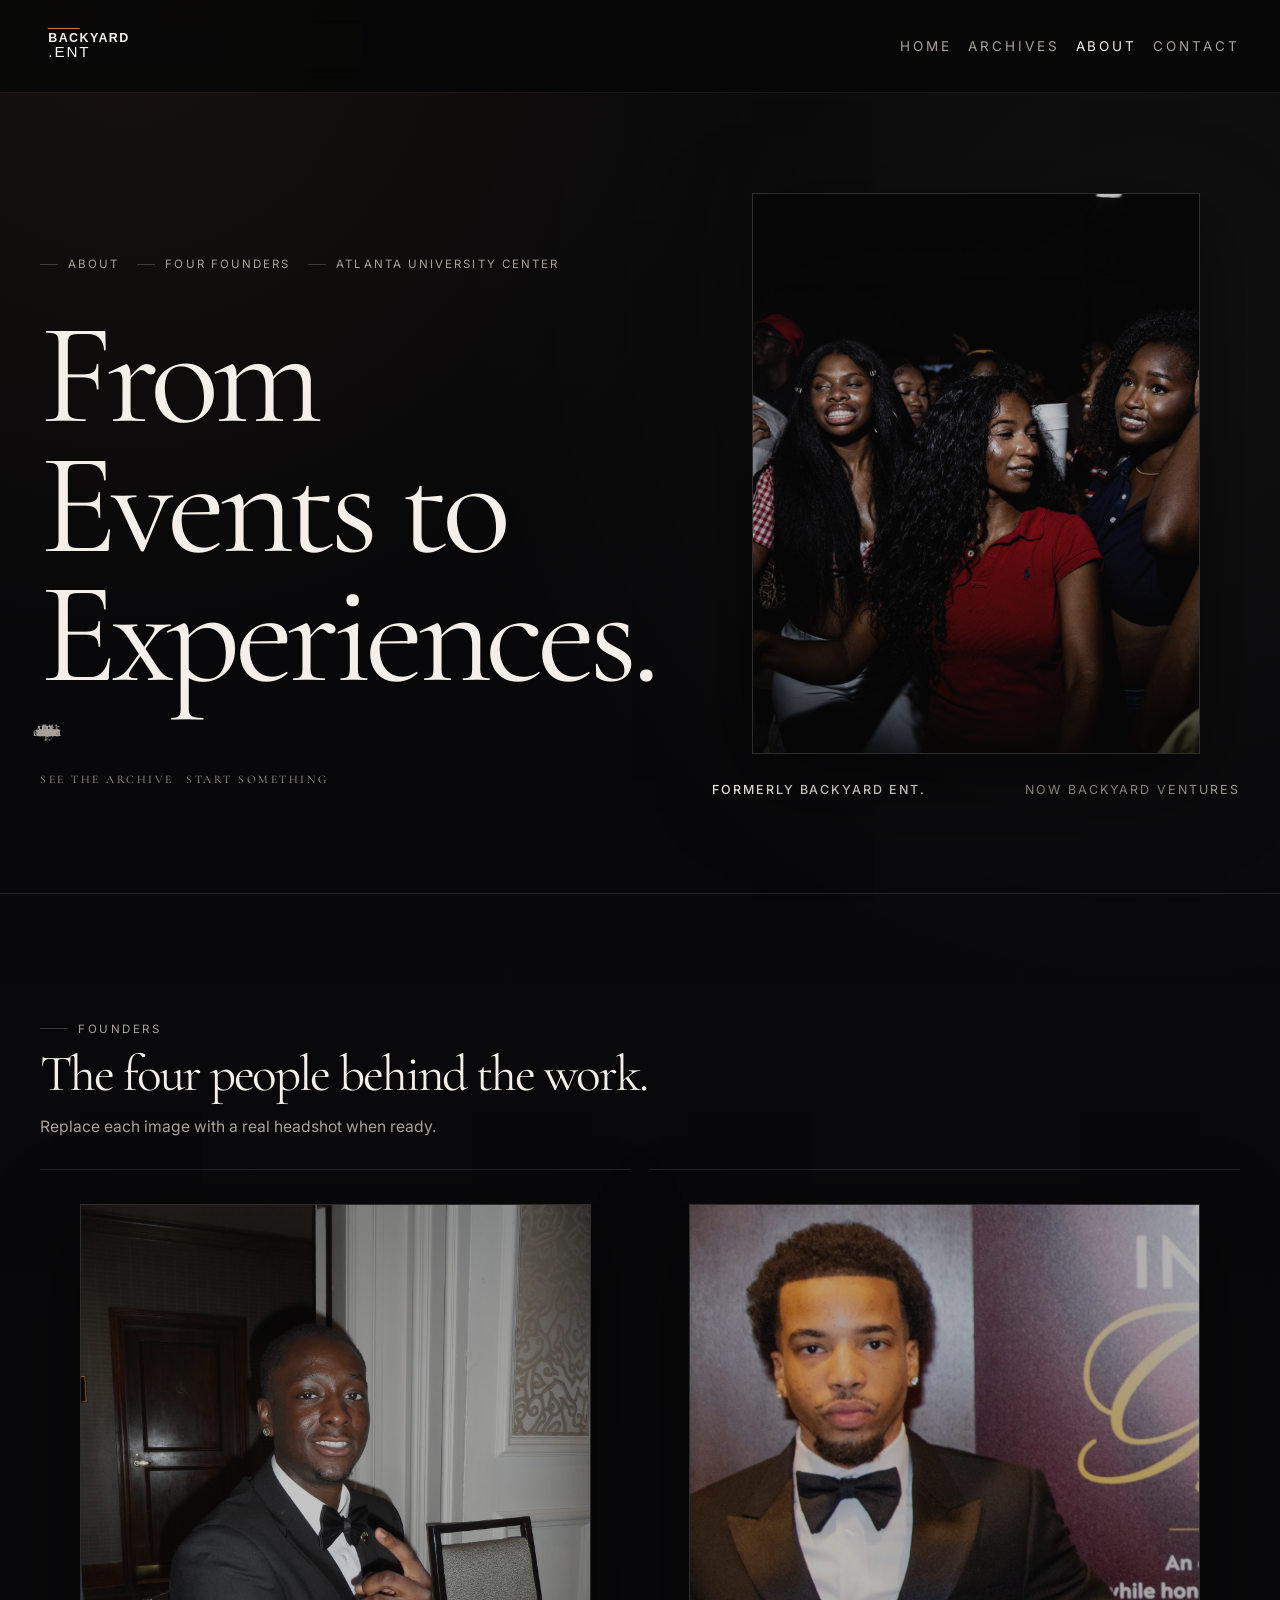
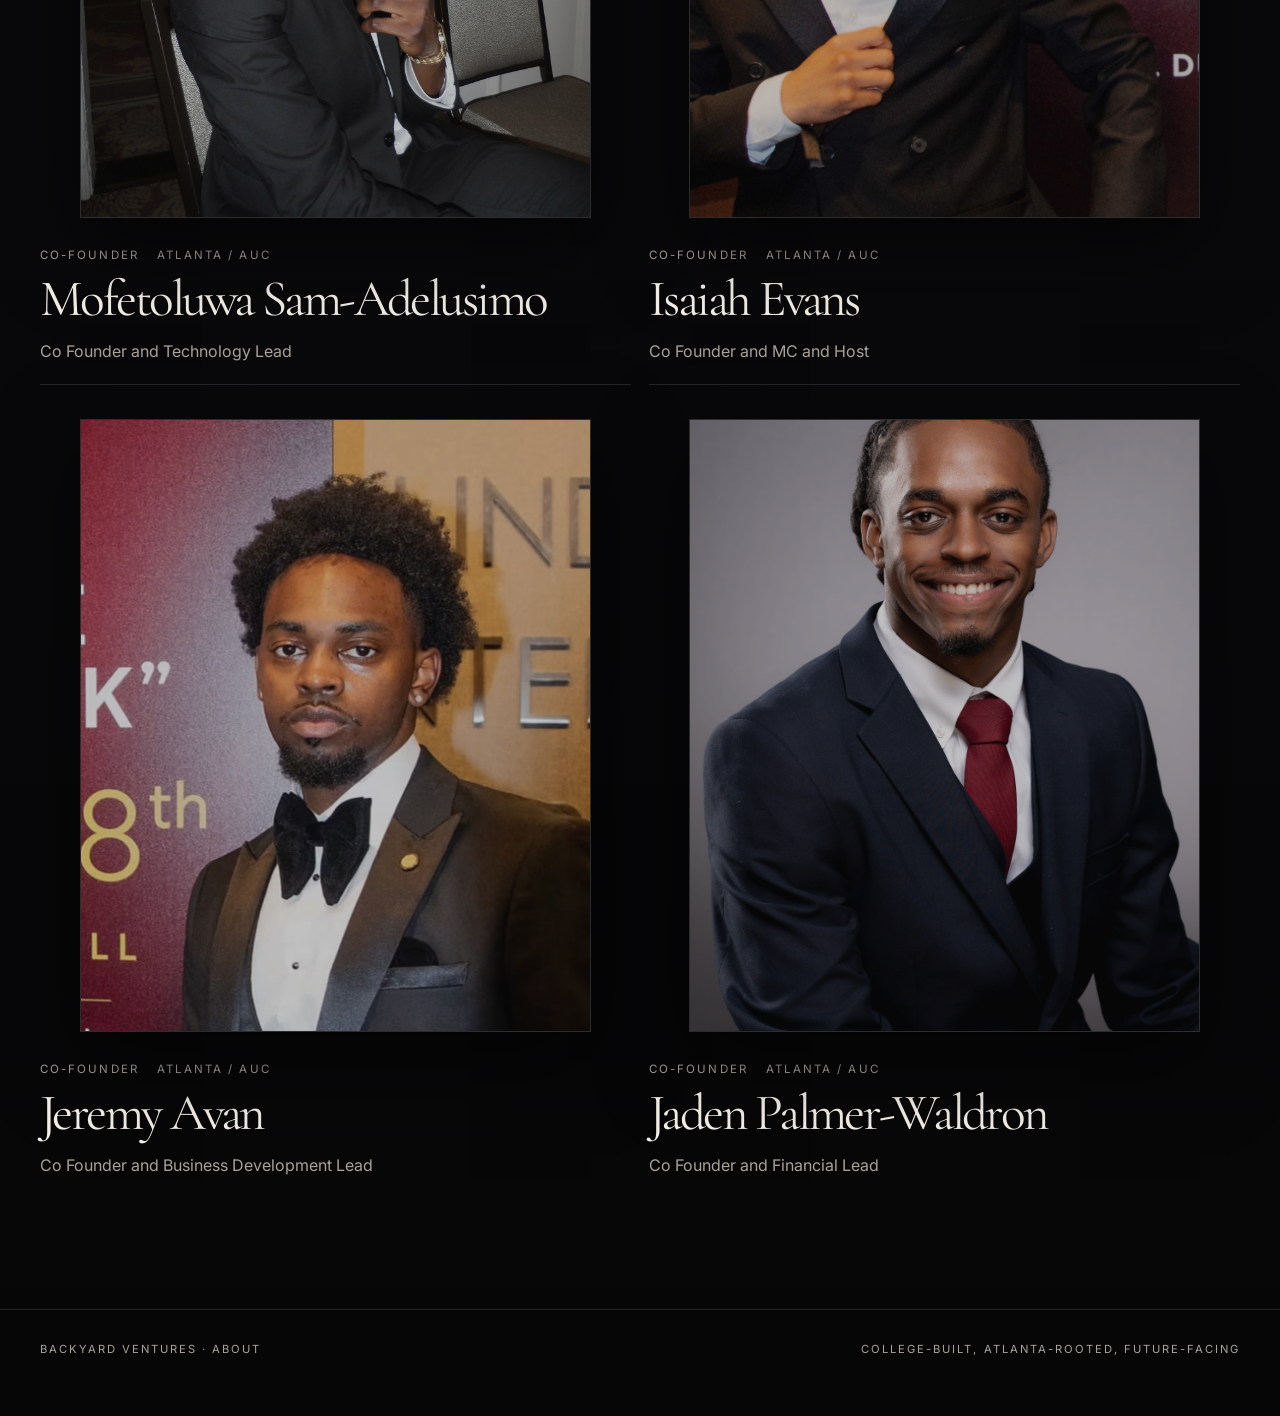
==== about.html @ 7e7f5f8b "Prepare static site for deployment" ====
<!DOCTYPE html>
<html lang="en">
<head>
  <meta charset="UTF-8" />
  <meta name="viewport" content="width=device-width, initial-scale=1.0" />
  <title>About | Backyard Ventures</title>
  <meta name="description" content="Meet the four founders behind Backyard Ventures and the story of Backyard Ent. in the Atlanta University Center." />
  <link rel="preconnect" href="https://fonts.googleapis.com" />
  <link rel="preconnect" href="https://fonts.gstatic.com" crossorigin />
  <link href="https://fonts.googleapis.com/css2?family=Inter:wght@300;400;500;600&family=Cormorant+Garamond:wght@400;500;600;700&display=swap" rel="stylesheet" />
  <link rel="stylesheet" href="styles.css" />
</head>
<body>
  <a class="skip-link" href="#about-main">Skip to content</a>

  <header class="site-header">
    <div class="container navbar">
      <a class="brand" href="archive.html" aria-label="Backyard.Ent archive">
        <img class="brand-mark" src="assets/backyard-ventures-wordmark.svg" alt="Backyard.Ent logo" />
      </a>
      <nav class="nav-links" aria-label="Primary navigation">
        <a href="index.html">Home</a>
        <a href="archive.html">Archives</a>
        <a href="about.html">About</a>
        <a href="contact.html">Contact</a>
      </nav>
    </div>
  </header>

  <main id="about-main">
    <section class="hero section-tight" data-reveal>
      <div class="container hero-grid">
        <div class="hero-copy">
          <div class="hero-meta">
            <span>About</span>
            <span>Four founders</span>
            <span>Atlanta University Center</span>
          </div>
          <h1 class="display-title">
            From Events to Experiences.<br />
          <p class="hero-note">Backyard Ent. started as our AUC event name. Backyard Ventures is the next chapter.</p>
          <div class="hero-actions">
            <a class="text-link" href="archive.html">See the archive</a>
            <a class="text-link" href="contact.html">Start something</a>
          </div>
        </div>

        <div class="hero-media">
          <figure class="media-frame media-frame--hero">
            <img src="assets/collage /5D5A1233.jpg" alt="Placeholder about image" loading="eager" />
          </figure>
          <div class="media-caption">
            <strong>FORMERLY BACKYARD ENT.</strong>
            <span>Now Backyard Ventures</span>
          </div>
        </div>
      </div>
    </section>

    <hr class="section-rule" />

    <section class="section" data-reveal>
      <div class="container">
        <div class="section-heading">
          <span class="section-label">Founders</span>
          <h2>The four people behind the work.</h2>
          <p>Replace each image with a real headshot when ready.</p>
        </div>

        <div class="founders-grid">
          <article class="founder-card">
            <figure class="media-frame media-frame--portrait">
              <img src="assets/headshots/moheadshot.JPG" alt="Mofetoluwa Sam-Adelusimo headshot placeholder" loading="lazy" />
            </figure>
            <div class="founder-meta"><span>Co-Founder</span><span>Atlanta / AUC</span></div>
            <h3>Mofetoluwa Sam-Adelusimo</h3>
              <p class="founder-bio">Co Founder and Technology Lead</p>
          </article>

          <article class="founder-card">
            <figure class="media-frame media-frame--portrait">
              <img src="assets/headshots/zaiheadshot.png" alt="Isaiah Evans headshot placeholder" loading="lazy" />
            </figure>
            <div class="founder-meta"><span>Co-Founder</span><span>Atlanta / AUC</span></div>
            <h3>Isaiah Evans</h3>
              <p class="founder-bio">Co Founder and MC and Host</p>
          </article>

          <article class="founder-card">
            <figure class="media-frame media-frame--portrait">
              <img src="assets/headshots/jaypheadshot.png" alt="Jeremy Avan headshot placeholder" loading="lazy" />
            </figure>
            <div class="founder-meta"><span>Co-Founder</span><span>Atlanta / AUC</span></div>
            <h3>Jeremy Avan</h3>
              <p class="founder-bio">Co Founder and Business Development Lead</p>
          </article>

          <article class="founder-card">
            <figure class="media-frame media-frame--portrait">
              <img src="assets/headshots/jadenheadshot1.png" alt="Jaden Palmer-Waldron headshot placeholder" loading="lazy" />
            </figure>
            <div class="founder-meta"><span>Co-Founder</span><span>Atlanta / AUC</span></div>
            <h3>Jaden Palmer-Waldron</h3>
              <p class="founder-bio">Co Founder and Financial Lead</p>
          </article>
        </div>
      </div>
    </section>
  </main>

  <footer class="footer">
    <div class="container footer-inner">
      <div>Backyard Ventures · About</div>
      <div>College-built, Atlanta-rooted, future-facing</div>
    </div>
  </footer>

  <script src="script.js"></script>
</body>
</html>
---- styles.css ----
/* Backyard Ventures — art-directed editorial system */
:root {
  --bg: #070708;
  --bg-elevated: #0d0d10;
  --panel: #111114;
  --panel-2: #16161b;
  --text: #f4efe8;
  --muted: #a9a39b;
  --line: rgba(246, 241, 234, 0.12);
  --line-strong: rgba(246, 241, 234, 0.2);
  --accent: #d08a5b;
  --accent-soft: rgba(208, 138, 91, 0.15);
  --shadow: 0 28px 80px rgba(0, 0, 0, 0.5);
  --serif: "Cormorant Garamond", Georgia, serif;
  --sans: Inter, ui-sans-serif, system-ui, -apple-system, BlinkMacSystemFont, "Segoe UI", sans-serif;
  --container: 1200px;
}

* {
  box-sizing: border-box;
}

html {
  scroll-behavior: smooth;
}

body {
  margin: 0;
  min-height: 100vh;
  background:
    radial-gradient(circle at 10% 0%, rgba(208, 138, 91, 0.08), transparent 20%),
    radial-gradient(circle at 90% 10%, rgba(255, 255, 255, 0.04), transparent 24%),
    linear-gradient(180deg, var(--bg), #09090b 50%, #060607 100%);
  color: var(--text);
  font-family: var(--sans);
  font-weight: 400;
  text-rendering: optimizeLegibility;
  -webkit-font-smoothing: antialiased;
}

img,
video,
iframe {
  display: block;
  max-width: 100%;
}

a {
  color: inherit;
  text-decoration: none;
}

:focus-visible {
  outline: 2px solid rgba(208, 138, 91, 0.85);
  outline-offset: 3px;
}

button,
input,
textarea,
select {
  font: inherit;
}

::selection {
  background: rgba(208, 138, 91, 0.35);
  color: var(--text);
}

.container {
  width: min(var(--container), calc(100% - 32px));
  margin: 0 auto;
}

.skip-link {
  position: absolute;
  left: -999px;
  top: 12px;
  padding: 10px 14px;
  background: var(--text);
  color: #000;
  z-index: 100;
}

.skip-link:focus {
  left: 12px;
}

.site-header {
  position: sticky;
  top: 0;
  z-index: 50;
  background: rgba(7, 7, 8, 0.86);
  backdrop-filter: blur(14px);
  border-bottom: 1px solid rgba(246, 241, 234, 0.08);
}

.navbar {
  display: flex;
  align-items: center;
  justify-content: space-between;
  gap: 24px;
  padding: 16px 0;
}

.brand {
  display: inline-flex;
  align-items: center;
  gap: 14px;
  min-width: 0;
}

.brand-mark {
  width: 208px;
  max-width: 54vw;
  height: auto;
  display: block;
}

.brand-copy {
  display: none;
}

.nav-links {
  display: flex;
  align-items: center;
  gap: 16px;
  flex-wrap: wrap;
  justify-content: flex-end;
}

.nav-links a {
  color: var(--muted);
  font-size: 0.84rem;
  letter-spacing: 0.22em;
  text-transform: uppercase;
  transition: color 180ms ease, transform 180ms ease;
}

.nav-links a:hover,
.nav-links a[aria-current="page"] {
  color: var(--text);
}

main {
  overflow: clip;
}

[data-reveal].reveal-ready {
  opacity: 0;
  transform: translateY(18px);
  transition: opacity 700ms ease, transform 700ms ease;
}

[data-reveal].is-visible {
  opacity: 1;
  transform: translateY(0);
}

.section {
  padding: clamp(72px, 10vw, 140px) 0;
}

.section-tight {
  padding: clamp(48px, 7vw, 92px) 0;
}

.section-label {
  display: inline-flex;
  align-items: center;
  gap: 10px;
  color: var(--muted);
  text-transform: uppercase;
  letter-spacing: 0.22em;
  font-size: 0.72rem;
}

.section-label::before {
  content: "";
  width: 28px;
  height: 1px;
  background: var(--line-strong);
}

.display-title {
  margin: 18px 0 0;
  font-family: var(--serif);
  font-weight: 400;
  letter-spacing: -0.045em;
  line-height: 0.9;
  font-size: clamp(3.6rem, 12vw, 9rem);
  text-wrap: balance;
}

.display-title span {
  color: var(--accent);
}

.section-heading {
  display: grid;
  gap: 14px;
  margin-bottom: 28px;
}

.section-heading h2,
.section-heading h3 {
  margin: 0;
  font-family: var(--serif);
  font-weight: 400;
  line-height: 0.95;
  letter-spacing: -0.04em;
  font-size: clamp(2.2rem, 4vw, 4.8rem);
}

.section-heading p,
.lead {
  margin: 0;
  color: var(--muted);
  line-height: 1.85;
  max-width: 70ch;
  font-size: 0.98rem;
}

.hero {
  padding: clamp(42px, 7vw, 84px) 0 clamp(52px, 8vw, 96px);
}

.hero-grid {
  display: grid;
  grid-template-columns: 1.08fr 0.92fr;
  gap: clamp(28px, 4vw, 52px);
  align-items: end;
}

.hero-copy {
  display: grid;
  gap: 22px;
}

.hero-meta {
  display: flex;
  flex-wrap: wrap;
  gap: 12px 18px;
  color: var(--muted);
  text-transform: uppercase;
  letter-spacing: 0.18em;
  font-size: 0.72rem;
}

.hero-meta span {
  display: inline-flex;
  align-items: center;
  gap: 10px;
}

.hero-meta span::before {
  content: "";
  width: 18px;
  height: 1px;
  background: var(--line-strong);
}

.hero-note {
  max-width: 46ch;
  color: var(--muted);
  line-height: 1.9;
  font-size: 1rem;
}

.hero-actions {
  display: flex;
  flex-wrap: wrap;
  gap: 12px;
}

.text-link,
.button {
  display: inline-flex;
  align-items: center;
  gap: 10px;
  padding: 12px 0;
  border: 0;
  background: transparent;
  color: var(--text);
}

.text-link {
  color: var(--muted);
  text-transform: uppercase;
  letter-spacing: 0.22em;
  font-size: 0.72rem;
}

.text-link:hover {
  color: var(--text);
}

.hero-media {
  position: relative;
}

.collage-wall {
  position: relative;
  display: grid;
  grid-template-columns: 1.05fr 0.95fr;
  gap: 12px;
  min-height: 720px;
}

.collage-wall::before {
  content: "";
  position: absolute;
  inset: -18px;
  background:
    radial-gradient(circle at 18% 18%, rgba(208, 138, 91, 0.18), transparent 22%),
    radial-gradient(circle at 82% 20%, rgba(255, 255, 255, 0.05), transparent 26%),
    linear-gradient(180deg, rgba(0, 0, 0, 0.08), rgba(0, 0, 0, 0.32));
  z-index: 0;
  filter: blur(1px);
}

.collage-column {
  position: relative;
  z-index: 1;
  display: grid;
  gap: 12px;
}

.collage-column.stack-2 {
  grid-template-rows: 1fr 0.7fr;
}

.collage-column.stack-3 {
  grid-template-rows: 0.62fr 0.7fr 0.58fr;
}

.collage-tile {
  overflow: hidden;
  position: relative;
  background: #09090b;
  border: 1px solid rgba(246, 241, 234, 0.06);
  box-shadow: var(--shadow);
}

.collage-tile img {
  width: 100%;
  height: 100%;
  object-fit: cover;
  filter: brightness(0.6) contrast(0.92) saturate(0.82);
}

.collage-tile::after {
  content: "";
  position: absolute;
  inset: 0;
  background: linear-gradient(180deg, rgba(0, 0, 0, 0.06), rgba(0, 0, 0, 0.36));
  pointer-events: none;
}

.collage-offset-top {
  margin-top: 34px;
}

.collage-offset-bottom {
  margin-bottom: 44px;
}

.collage-label {
  position: absolute;
  left: 16px;
  bottom: 16px;
  z-index: 2;
  color: var(--text);
  text-transform: uppercase;
  letter-spacing: 0.18em;
  font-size: 0.68rem;
  background: rgba(7, 7, 8, 0.58);
  border: 1px solid rgba(246, 241, 234, 0.08);
  padding: 8px 10px;
}

.collage-section {
  position: relative;
  overflow: clip;
}

.collage-section::before {
  content: "";
  position: absolute;
  inset: 0;
  background: linear-gradient(180deg, rgba(7, 7, 8, 0.64), rgba(7, 7, 8, 0.5));
  pointer-events: none;
  z-index: 0;
}

.collage-section .container {
  position: relative;
  z-index: 1;
}

.collage-heading {
  max-width: 760px;
}

.collage-heading p {
  max-width: 44ch;
}

.collage-wall-grid {
  position: relative;
  display: grid;
  grid-template-columns: repeat(6, minmax(0, 1fr));
  gap: 10px;
  padding: 12px 0 0;
}

.collage-photo {
  position: relative;
  overflow: hidden;
  aspect-ratio: 1 / 1;
  margin: 0;
  background: #09090b;
  border: 1px solid rgba(246, 241, 234, 0.05);
}

.collage-photo img {
  width: 100%;
  height: 100%;
  object-fit: cover;
  opacity: 0.54;
  filter: brightness(0.72) contrast(0.98) saturate(0.92);
  transform: scale(1.02);
}

.collage-wall-grid::before {
  content: "";
  position: absolute;
  inset: 0;
  background:
    radial-gradient(circle at 20% 15%, rgba(208, 138, 91, 0.16), transparent 22%),
    radial-gradient(circle at 80% 20%, rgba(246, 241, 234, 0.06), transparent 20%),
    linear-gradient(180deg, rgba(0, 0, 0, 0.08), rgba(0, 0, 0, 0.22));
  pointer-events: none;
  z-index: 2;
}

.collage-wall-grid > *:nth-child(3n) {
  transform: translateY(10px);
}

.collage-wall-grid > *:nth-child(5n) {
  transform: translateY(-8px);
}

.collage-wall-grid > *:nth-child(7n) {
  transform: translateY(14px);
}

.media-frame {
  position: relative;
  overflow: hidden;
  border: 1px solid var(--line);
  background: var(--panel);
  box-shadow: var(--shadow);
}

.media-frame img,
.media-frame video,
.media-frame iframe {
  width: 100%;
  height: 100%;
  object-fit: cover;
}

.media-frame img {
  filter: brightness(0.78) contrast(0.95) saturate(0.88);
}

.media-frame--hero {
  aspect-ratio: 4 / 5;
}

.media-frame--landscape {
  aspect-ratio: 16 / 9;
}

.media-frame--square {
  aspect-ratio: 1 / 1;
}

.media-frame--portrait {
  aspect-ratio: 5 / 6;
}

.media-caption {
  display: flex;
  justify-content: space-between;
  gap: 12px;
  align-items: flex-start;
  padding: 12px 0 0;
  color: var(--muted);
  font-size: 0.78rem;
  letter-spacing: 0.16em;
  text-transform: uppercase;
}

.media-caption strong {
  color: var(--text);
  font-weight: 500;
}

.float-tag {
  position: absolute;
  left: 18px;
  bottom: 18px;
  padding: 8px 12px;
  background: rgba(7, 7, 8, 0.74);
  color: var(--text);
  border: 1px solid rgba(246, 241, 234, 0.12);
  text-transform: uppercase;
  letter-spacing: 0.18em;
  font-size: 0.68rem;
}

.section-rule {
  height: 1px;
  background: var(--line);
  margin: 0;
  border: 0;
}

.event-countdown {
  background: linear-gradient(135deg, rgba(208, 138, 91, 0.12), transparent 48%);
}

.event-countdown-grid {
  display: grid;
  grid-template-columns: 1.1fr 0.9fr;
  gap: clamp(28px, 6vw, 92px);
  align-items: center;
}

.event-countdown-copy {
  display: grid;
  gap: 18px;
}

.event-countdown-copy h2 {
  margin: 0;
  max-width: 12ch;
  font-family: var(--serif);
  font-size: clamp(3rem, 7vw, 7rem);
  font-weight: 400;
  line-height: 0.88;
  letter-spacing: -0.05em;
}

.event-countdown-copy p {
  max-width: 42ch;
  margin: 0;
  color: var(--muted);
  line-height: 1.85;
}

.countdown {
  display: grid;
  grid-template-columns: repeat(4, minmax(0, 1fr));
  gap: 12px;
  margin: 8px 0;
}

.countdown-unit {
  display: grid;
  gap: 8px;
  border-top: 1px solid var(--line-strong);
  padding-top: 12px;
}

.countdown-unit strong {
  color: var(--text);
  font-family: var(--sans);
  font-size: clamp(2.2rem, 5vw, 4.8rem);
  font-variant-numeric: tabular-nums;
  font-weight: 600;
  line-height: 0.95;
  letter-spacing: 0;
}

.countdown-unit span {
  color: var(--text);
  font-size: 0.72rem;
  font-weight: 500;
  letter-spacing: 0.14em;
  text-transform: uppercase;
}

.button--solid {
  width: fit-content;
  padding: 13px 16px;
  background: #8b5cf6;
  color: #fff;
  text-transform: uppercase;
  letter-spacing: 0.16em;
  font-size: 0.72rem;
  transition: background 180ms ease, transform 180ms ease;
}

.button--solid:hover {
  background: #a78bfa;
  transform: translateY(-2px);
}

.event-flyer-wrap {
  display: grid;
  gap: 12px;
}

.event-flyer {
  position: relative;
  aspect-ratio: 4 / 5;
  overflow: hidden;
  margin: 0;
  border: 1px solid var(--line);
  background: var(--panel);
  box-shadow: var(--shadow);
}

.event-flyer img {
  width: 100%;
  height: 100%;
  object-fit: cover;
  filter: brightness(0.78) contrast(0.95) saturate(0.88);
}

.event-flyer figcaption {
  position: absolute;
  right: 12px;
  bottom: 12px;
  left: 12px;
  padding: 9px 10px;
  background: rgba(7, 7, 8, 0.72);
  color: var(--text);
  font-size: 0.68rem;
  letter-spacing: 0.14em;
  text-transform: uppercase;
}

.flyer-upload {
  display: inline-flex;
  width: fit-content;
  color: var(--muted);
  cursor: pointer;
  font-size: 0.72rem;
  letter-spacing: 0.18em;
  text-transform: uppercase;
}

.flyer-upload:hover {
  color: var(--text);
}

.flyer-upload input {
  position: absolute;
  width: 1px;
  height: 1px;
  overflow: hidden;
  clip: rect(0 0 0 0);
  white-space: nowrap;
}

.archive-shell {
  display: grid;
  gap: 24px;
}

.archive-row {
  display: grid;
  grid-auto-flow: column;
  grid-auto-columns: min(82vw, 540px);
  gap: 18px;
  overflow-x: auto;
  padding-bottom: 14px;
  scroll-snap-type: x proximity;
  scrollbar-width: thin;
  scrollbar-color: rgba(208, 138, 91, 0.5) transparent;
}

.archive-row > * {
  scroll-snap-align: start;
}

.archive-entry {
  border-top: 1px solid var(--line);
  padding-top: 18px;
}

.archive-entry summary {
  list-style: none;
  cursor: pointer;
}

.archive-entry summary::-webkit-details-marker {
  display: none;
}

.archive-index {
  color: var(--muted);
  text-transform: uppercase;
  letter-spacing: 0.22em;
  font-size: 0.72rem;
  margin-bottom: 14px;
}

.archive-title {
  display: grid;
  gap: 10px;
}

.archive-title h3 {
  margin: 0;
  font-family: var(--serif);
  font-weight: 400;
  line-height: 0.9;
  font-size: clamp(2rem, 4vw, 3.6rem);
  letter-spacing: -0.04em;
}

.archive-title p {
  margin: 0;
  color: var(--muted);
  text-transform: uppercase;
  letter-spacing: 0.18em;
  font-size: 0.72rem;
}

.archive-body {
  display: grid;
  gap: 18px;
  margin-top: 18px;
}

.case-grid {
  display: grid;
  grid-template-columns: 1.1fr 0.9fr;
  gap: 18px;
}

.case-copy {
  display: grid;
  gap: 16px;
}

.case-copy p {
  margin: 0;
  color: var(--muted);
  line-height: 1.88;
}

.meta-list {
  display: grid;
  gap: 12px;
  margin: 0;
  padding: 0;
  list-style: none;
}

.meta-list li {
  display: flex;
  justify-content: space-between;
  gap: 18px;
  padding: 12px 0;
  border-top: 1px solid var(--line);
  color: var(--muted);
  font-size: 0.86rem;
  letter-spacing: 0.08em;
  text-transform: uppercase;
}

.meta-list strong {
  color: var(--text);
  font-weight: 500;
  letter-spacing: 0.12em;
}

.media-grid {
  display: grid;
  grid-template-columns: repeat(3, minmax(0, 1fr));
  gap: 12px;
}

.media-grid .media-frame {
  aspect-ratio: 1 / 1;
}

.people-section {
  display: grid;
  gap: 28px;
}

.people-feature {
  display: grid;
  grid-template-columns: 0.92fr 1.08fr;
  gap: 24px;
  align-items: center;
}

.people-statement {
  display: grid;
  gap: 12px;
}

.people-statement h2 {
  margin: 0;
  font-family: var(--serif);
  font-weight: 400;
  line-height: 0.88;
  letter-spacing: -0.05em;
  font-size: clamp(3rem, 8vw, 8rem);
}

.people-statement p {
  margin: 0;
  color: var(--muted);
  max-width: 34ch;
  line-height: 1.9;
}

.people-grid {
  display: grid;
  grid-template-columns: 1.1fr 0.95fr 1fr;
  gap: 16px;
  align-items: start;
}

.people-grid .media-frame:nth-child(2) {
  transform: translateY(26px);
}

.people-grid .media-frame:nth-child(3) {
  transform: translateY(-18px);
}

.people-gallery {
  display: grid;
  grid-template-columns: repeat(4, minmax(0, 1fr));
  gap: 12px;
}

.people-gallery .media-frame {
  aspect-ratio: 3 / 4;
}

.people-gallery .media-frame:nth-child(2n) {
  transform: translateY(18px);
}

.timeline {
  display: grid;
  gap: 0;
  border-top: 1px solid var(--line);
  border-bottom: 1px solid var(--line);
}

.timeline-step {
  display: grid;
  grid-template-columns: 170px 1fr 120px;
  gap: 18px;
  padding: 22px 0;
  border-top: 1px solid var(--line);
  align-items: center;
}

.timeline-step:first-child {
  border-top: 0;
}

.timeline-step .step-index {
  color: var(--muted);
  letter-spacing: 0.24em;
  text-transform: uppercase;
  font-size: 0.72rem;
}

.timeline-step .step-label {
  font-family: var(--serif);
  font-size: clamp(1.8rem, 4vw, 4rem);
  font-weight: 400;
  letter-spacing: -0.05em;
  line-height: 0.95;
}

.timeline-step .step-note {
  color: var(--muted);
  text-align: right;
  text-transform: uppercase;
  letter-spacing: 0.18em;
  font-size: 0.72rem;
}

.metrics-band {
  display: grid;
  grid-template-columns: 1.2fr 0.8fr;
  gap: 20px;
  align-items: start;
}

.metrics-grid {
  display: grid;
  grid-template-columns: repeat(2, minmax(0, 1fr));
  gap: 16px;
}

.metric {
  padding: 22px 0;
  border-top: 1px solid var(--line);
}

.metric strong {
  display: block;
  font-family: var(--serif);
  font-size: clamp(3rem, 8vw, 7rem);
  font-weight: 400;
  line-height: 0.88;
  letter-spacing: -0.06em;
}

.metric span {
  display: block;
  margin-top: 10px;
  color: var(--muted);
  text-transform: uppercase;
  letter-spacing: 0.18em;
  font-size: 0.72rem;
}

.results-note {
  display: grid;
  gap: 14px;
  align-content: start;
  border-left: 1px solid var(--line);
  padding-left: 18px;
}

.results-note p {
  margin: 0;
  color: var(--muted);
  line-height: 1.9;
}

.service-layout {
  display: grid;
  grid-template-columns: 1.05fr 0.95fr;
  gap: 24px;
  align-items: start;
}

.service-list {
  display: grid;
  gap: 0;
  border-top: 1px solid var(--line);
}

.service-item {
  position: relative;
  display: grid;
  grid-template-columns: 72px 1fr;
  gap: 18px;
  padding: 18px 0;
  border-bottom: 1px solid var(--line);
}

.service-index {
  color: var(--muted);
  font-size: 0.78rem;
  letter-spacing: 0.18em;
  text-transform: uppercase;
  padding-top: 6px;
}

.service-item h3 {
  margin: 0;
  font-family: var(--serif);
  font-size: clamp(2rem, 4vw, 4.4rem);
  font-weight: 400;
  line-height: 0.93;
  letter-spacing: -0.05em;
}

.service-item p {
  margin: 12px 0 0;
  color: var(--muted);
  line-height: 1.85;
  max-width: 52ch;
}

.service-preview {
  display: grid;
  gap: 12px;
  margin-top: 14px;
  opacity: 0.5;
  transform: translateY(6px);
  transition: opacity 180ms ease, transform 180ms ease;
}

.service-item:hover .service-preview,
.service-item:focus-within .service-preview {
  opacity: 1;
  transform: translateY(0);
}

.service-preview .media-frame {
  aspect-ratio: 16 / 10;
}

.service-preview small {
  color: var(--muted);
  letter-spacing: 0.18em;
  text-transform: uppercase;
  font-size: 0.68rem;
}

.service-aside {
  position: sticky;
  top: 106px;
  display: grid;
  gap: 18px;
}

.panel {
  border-top: 1px solid var(--line);
  padding-top: 18px;
}

.panel h3 {
  margin: 0 0 10px;
  font-family: var(--serif);
  font-weight: 400;
  letter-spacing: -0.04em;
  line-height: 0.96;
  font-size: clamp(2rem, 4vw, 4rem);
}

.panel p {
  margin: 0;
  color: var(--muted);
  line-height: 1.9;
}

.founders-grid {
  display: grid;
  grid-template-columns: repeat(2, minmax(0, 1fr));
  gap: 18px;
}

.founder-card {
  display: grid;
  gap: 14px;
  border-top: 1px solid var(--line);
  padding-top: 18px;
}

.founder-card h3 {
  margin: 0;
  font-family: var(--serif);
  font-size: clamp(2rem, 4vw, 4rem);
  font-weight: 400;
  line-height: 0.9;
  letter-spacing: -0.05em;
}

.founder-meta {
  display: flex;
  flex-wrap: wrap;
  gap: 12px 18px;
  color: var(--muted);
  text-transform: uppercase;
  letter-spacing: 0.18em;
  font-size: 0.72rem;
}

.founder-bio {
  color: var(--muted);
  line-height: 1.9;
  margin: 0;
}

.social-links {
  display: flex;
  flex-wrap: wrap;
  gap: 14px;
}

.social-links a {
  color: var(--text);
  text-transform: uppercase;
  letter-spacing: 0.18em;
  font-size: 0.72rem;
}

.contact-layout {
  display: grid;
  grid-template-columns: 0.95fr 1.05fr;
  gap: 24px;
  align-items: start;
}

.contact-brief {
  position: sticky;
  top: 106px;
  display: grid;
  gap: 18px;
}

.contact-brief h2 {
  margin: 0;
  font-family: var(--serif);
  font-weight: 400;
  line-height: 0.92;
  letter-spacing: -0.05em;
  font-size: clamp(3rem, 8vw, 7rem);
}

.contact-form {
  display: grid;
  gap: 14px;
  border-top: 1px solid var(--line);
  padding-top: 18px;
}

.field-row {
  display: grid;
  grid-template-columns: repeat(2, minmax(0, 1fr));
  gap: 14px;
}

.field,
textarea,
select {
  width: 100%;
  color: var(--text);
  background: transparent;
  border: 0;
  border-bottom: 1px solid var(--line);
  padding: 14px 0;
  outline: none;
}

textarea {
  min-height: 150px;
  resize: vertical;
}

.field::placeholder,
textarea::placeholder,
select {
  color: var(--muted);
}

select option {
  color: #111;
}

.contact-side {
  display: grid;
  gap: 20px;
  border-left: 1px solid var(--line);
  padding-left: 18px;
}

.contact-side a,
.contact-side p {
  color: var(--muted);
  line-height: 1.9;
  margin: 0;
}

.footer {
  padding: 32px 0 60px;
  border-top: 1px solid var(--line);
}

.footer-inner {
  display: flex;
  justify-content: space-between;
  gap: 16px;
  flex-wrap: wrap;
  color: var(--muted);
  text-transform: uppercase;
  letter-spacing: 0.18em;
  font-size: 0.7rem;
}

@media (max-width: 1080px) {
  .hero-grid,
  .metrics-band,
  .service-layout,
  .event-countdown-grid,
  .people-feature,
  .contact-layout,
  .case-grid {
    grid-template-columns: 1fr;
  }

  .service-aside,
  .contact-brief {
    position: static;
  }

  .timeline-step {
    grid-template-columns: 1fr;
    gap: 10px;
  }

  .timeline-step .step-note {
    text-align: left;
  }

  .people-grid {
    grid-template-columns: 1fr;
  }

  .people-grid .media-frame:nth-child(2),
  .people-grid .media-frame:nth-child(3),
  .people-gallery .media-frame:nth-child(2n) {
    transform: none;
  }

  .people-gallery,
  .metrics-grid,
  .founders-grid,
  .media-grid,
  .field-row,
  .collage-wall-grid {
    grid-template-columns: 1fr;
  }

  .collage-wall-grid {
    grid-template-columns: repeat(3, minmax(0, 1fr));
  }
}

@media (max-width: 760px) {
  .navbar {
    align-items: flex-start;
    flex-direction: column;
  }

  .nav-links {
    justify-content: flex-start;
    gap: 12px 18px;
  }

  .brand-mark {
    width: 180px;
  }

  .archive-row {
    grid-auto-columns: 88vw;
  }

  .display-title {
    font-size: clamp(3.1rem, 19vw, 5.5rem);
  }

  .countdown {
    gap: 8px;
  }

  .service-item {
    grid-template-columns: 54px 1fr;
  }

  .service-item h3 {
    font-size: clamp(1.8rem, 9vw, 3rem);
  }

  .section {
    padding: 64px 0;
  }

  .section-heading h2,
  .section-heading h3 {
    font-size: clamp(2rem, 11vw, 3.2rem);
  }

  .collage-wall-grid {
    grid-template-columns: repeat(2, minmax(0, 1fr));
  }
}

@media (prefers-reduced-motion: reduce) {
  html {
    scroll-behavior: auto;
  }

  *,
  *::before,
  *::after {
    animation-duration: 0.01ms !important;
    animation-iteration-count: 1 !important;
    transition-duration: 0.01ms !important;
    scroll-behavior: auto !important;
  }
}
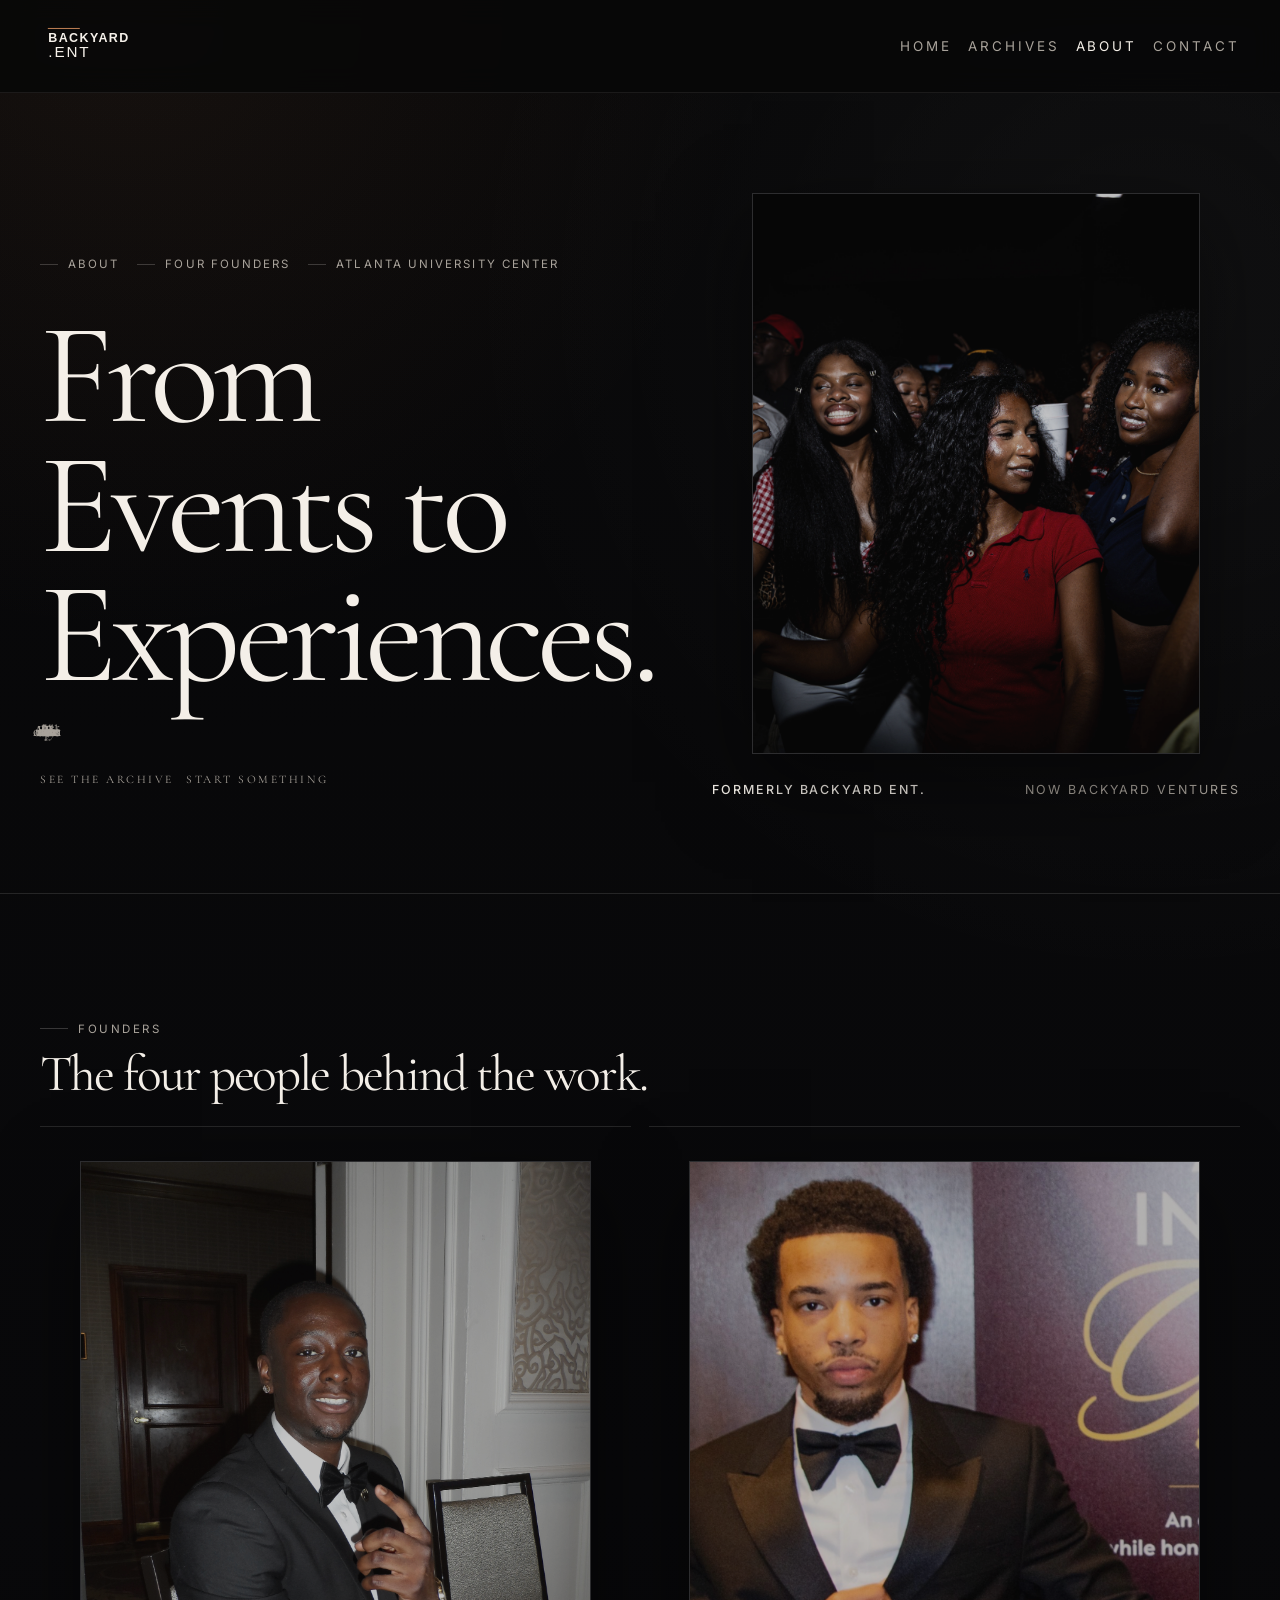
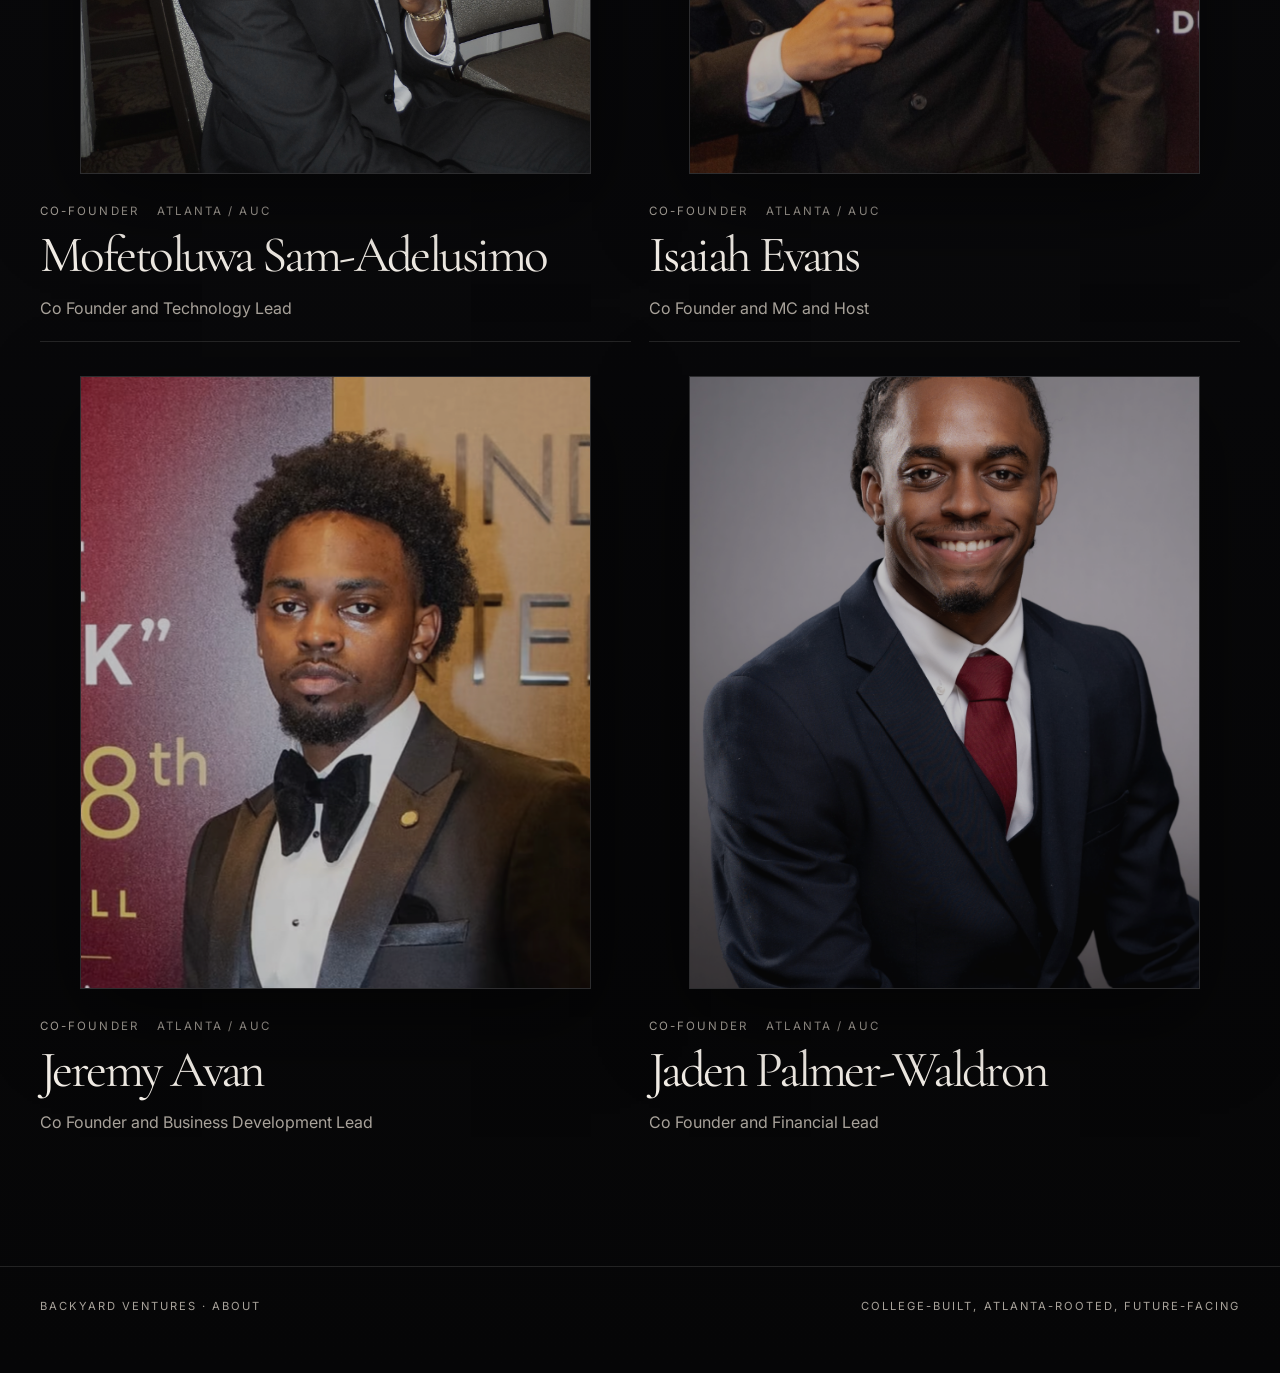
==== commit 102007c7: "Connect contact media and deployment setup" ====
--- a/about.html
+++ b/about.html
@@ -64,7 +64,6 @@
         <div class="section-heading">
           <span class="section-label">Founders</span>
           <h2>The four people behind the work.</h2>
-          <p>Replace each image with a real headshot when ready.</p>
         </div>
 
         <div class="founders-grid">
